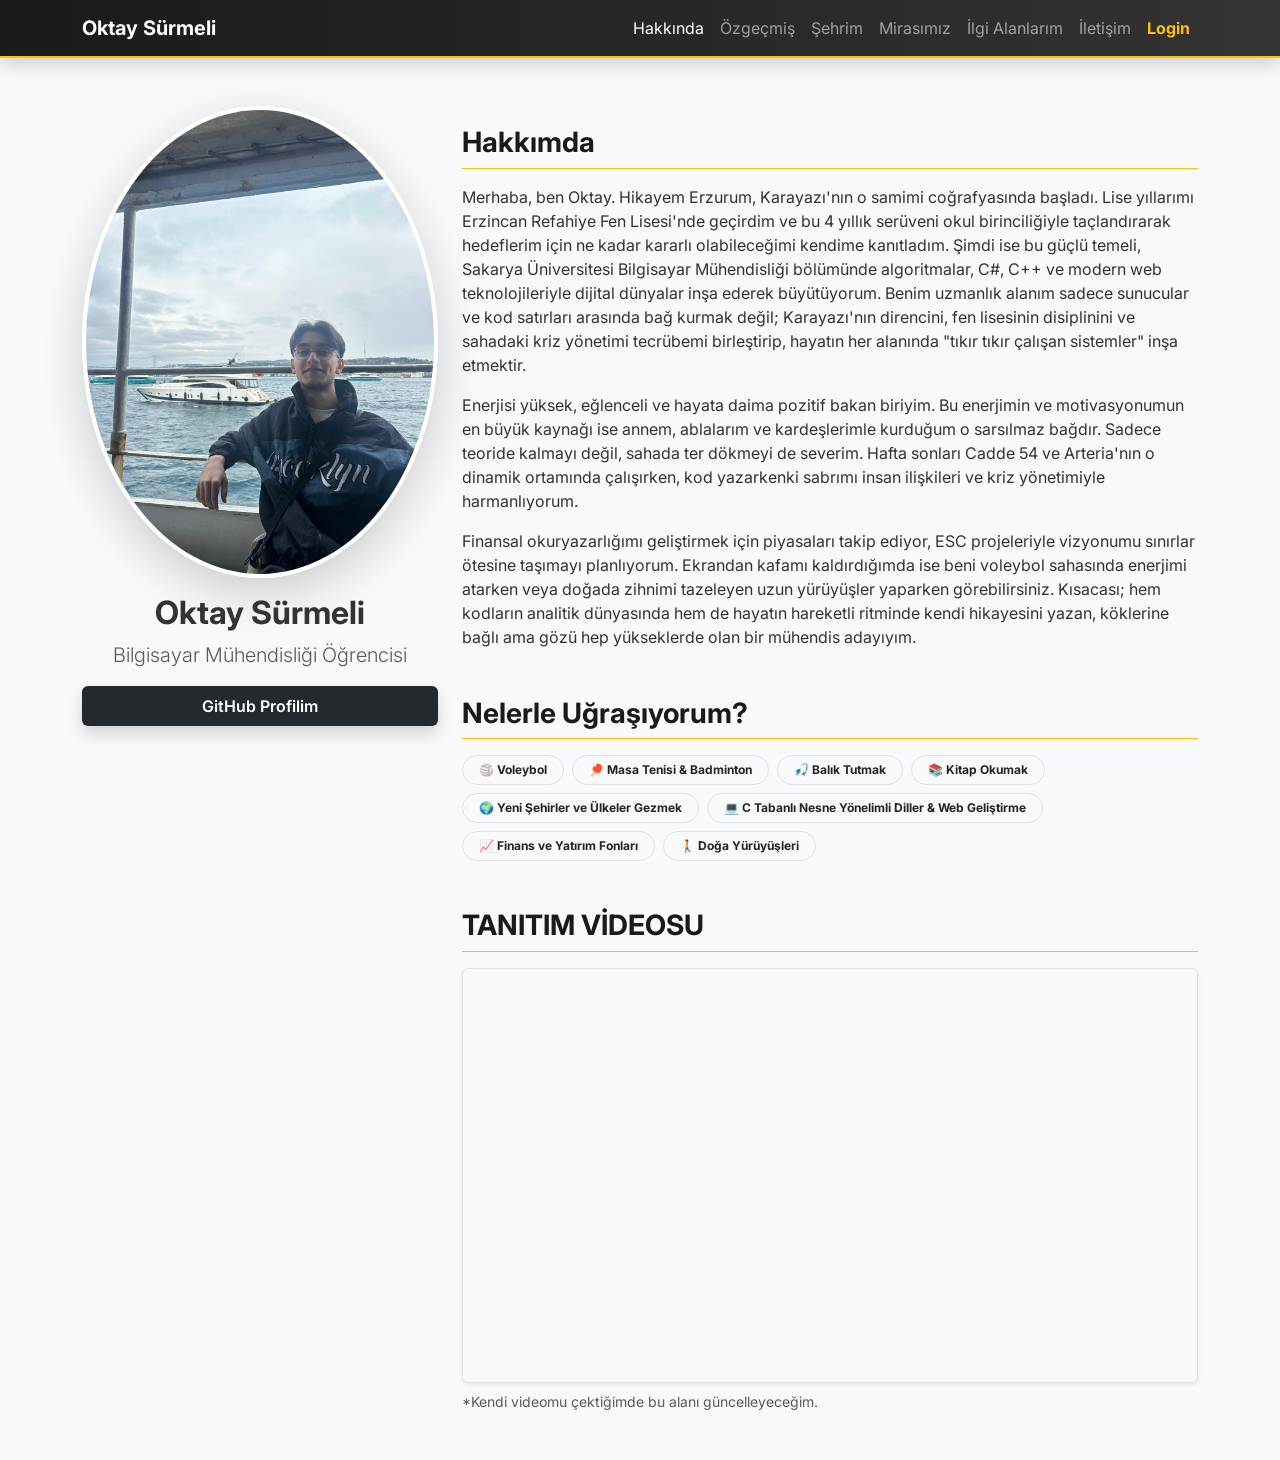
==== index.html @ 04e77cf0 "1. Gün: Web sitesi temel yapısı ve tüm düzenlemeler tamamlandı" ====
<!DOCTYPE html>
<html lang="tr">
<head>
    <meta charset="UTF-8">
    <meta name="viewport" content="width=device-width, initial-scale=1.0">
    <title>Oktay Sürmeli - Kişisel Web Sitesi</title>

    <link href="https://cdn.jsdelivr.net/npm/bootstrap@5.3.3/dist/css/bootstrap.min.css" rel="stylesheet">
    <link rel="stylesheet" href="style.css">
</head>
<body>
    <header>
        <nav class="navbar navbar-expand-lg navbar-dark bg-dark shadow">
            <div class="container">
                <a class="navbar-brand fw-bold" href="index.html">Oktay Sürmeli</a>
                <button class="navbar-toggler" type="button" data-bs-toggle="collapse" data-bs-target="#navbarNav">
                    <span class="navbar-toggler-icon"></span>
                </button>
                <div class="collapse navbar-collapse" id="navbarNav">
                    <ul class="navbar-nav ms-auto">
                        <li class="nav-item"><a class="nav-link active" href="index.html">Hakkında</a></li>
                        <li class="nav-item"><a class="nav-link" href="cv.html">Özgeçmiş</a></li>
                        <li class="nav-item"><a class="nav-link" href="sehrim.html">Şehrim</a></li>
                        <li class="nav-item"><a class="nav-link" href="miras.html">Mirasımız</a></li>
                        <li class="nav-item"><a class="nav-link" href="ilgialanlari.html">İlgi Alanlarım</a></li>
                        <li class="nav-item"><a class="nav-link" href="iletisim.html">İletişim</a></li>
                        <li class="nav-item"><a class="nav-link text-warning fw-bold" href="login.html">Login</a></li>
                    </ul>
                </div>
            </div>
        </nav>
    </header>

    <main class="container mt-5">
        <div class="row">
            <div class="col-md-4 text-center">
                <img src="img/profil.jpg" alt="Oktay Sürmeli" class="img-fluid rounded-circle mb-3 shadow-lg border border-4 border-white">
                <h2 class="fw-bold">Oktay Sürmeli</h2>
                <p class="lead text-muted">Bilgisayar Mühendisliği Öğrencisi</p>
                <a href="https://github.com/oktaysurmeli2345-eng" target="_blank" class="btn btn-dark w-100 mb-4 py-2 shadow">GitHub Profilim</a>
            </div>

            <div class="col-md-8">
                <section class="mb-5">
                    <h3 class="border-bottom pb-2 mb-3">Hakkımda</h3>
                    <p>
                        Merhaba, ben Oktay. Hikayem Erzurum, Karayazı'nın o samimi coğrafyasında başladı. Lise yıllarımı Erzincan Refahiye Fen Lisesi'nde geçirdim ve bu 4 yıllık serüveni okul birinciliğiyle taçlandırarak hedeflerim için ne kadar kararlı olabileceğimi kendime kanıtladım. Şimdi ise bu güçlü temeli, Sakarya Üniversitesi Bilgisayar Mühendisliği bölümünde algoritmalar, C#, C++ ve modern web teknolojileriyle dijital dünyalar inşa ederek büyütüyorum. Benim uzmanlık alanım sadece sunucular ve kod satırları arasında bağ kurmak değil; Karayazı'nın direncini, fen lisesinin disiplinini ve sahadaki kriz yönetimi tecrübemi birleştirip, hayatın her alanında "tıkır tıkır çalışan sistemler" inşa etmektir.
                    </p>
                    <p>
                        Enerjisi yüksek, eğlenceli ve hayata daima pozitif bakan biriyim. Bu enerjimin ve motivasyonumun en büyük kaynağı ise annem, ablalarım ve kardeşlerimle kurduğum o sarsılmaz bağdır. Sadece teoride kalmayı değil, sahada ter dökmeyi de severim. Hafta sonları Cadde 54 ve Arteria'nın o dinamik ortamında çalışırken, kod yazarkenki sabrımı insan ilişkileri ve kriz yönetimiyle harmanlıyorum.
                    </p>
                    <p>
                        Finansal okuryazarlığımı geliştirmek için piyasaları takip ediyor, ESC projeleriyle vizyonumu sınırlar ötesine taşımayı planlıyorum. Ekrandan kafamı kaldırdığımda ise beni voleybol sahasında enerjimi atarken veya doğada zihnimi tazeleyen uzun yürüyüşler yaparken görebilirsiniz. Kısacası; hem kodların analitik dünyasında hem de hayatın hareketli ritminde kendi hikayesini yazan, köklerine bağlı ama gözü hep yükseklerde olan bir mühendis adayıyım.
                    </p>
                </section>

                <section class="mb-5">
                    <h3 class="border-bottom pb-2 mb-3">Nelerle Uğraşıyorum?</h3>
                    <div class="d-flex flex-wrap gap-2">
                        <span class="badge rounded-pill bg-light text-dark border p-2 px-3">🏐 Voleybol</span>
                        <span class="badge rounded-pill bg-light text-dark border p-2 px-3">🏓 Masa Tenisi & Badminton</span>
                        <span class="badge rounded-pill bg-light text-dark border p-2 px-3">🎣 Balık Tutmak</span>
                        <span class="badge rounded-pill bg-light text-dark border p-2 px-3">📚 Kitap Okumak</span>
                        <span class="badge rounded-pill bg-light text-dark border p-2 px-3">🌍 Yeni Şehirler ve Ülkeler Gezmek</span>
                        <span class="badge rounded-pill bg-light text-dark border p-2 px-3">💻 C Tabanlı Nesne Yönelimli Diller & Web Geliştirme</span>
                        <span class="badge rounded-pill bg-light text-dark border p-2 px-3">📈 Finans ve Yatırım Fonları</span>
                        <span class="badge rounded-pill bg-light text-dark border p-2 px-3">🚶 Doğa Yürüyüşleri</span>
                    </div>
                </section>

                <section class="mb-5">
                    <h3 class="border-bottom pb-2 mb-3">TANITIM VİDEOSU</h3>
                    <div class="ratio ratio-16x9 shadow-sm border rounded overflow-hidden">
                        <iframe 
                            src="https://www.youtube.com/embed/P-oY2mX9ncs" 
                            title="Sakarya Üniversitesi Tanıtım" 
                            allow="accelerometer; autoplay; clipboard-write; encrypted-media; gyroscope; picture-in-picture" 
                            allowfullscreen>
                        </iframe>
                    </div>
                    <small class="text-muted mt-2 d-block">*Kendi videomu çektiğimde bu alanı güncelleyeceğim.</small>
                </section>
            </div>
        </div>
    </main>

    <script src="https://cdn.jsdelivr.net/npm/bootstrap@5.3.3/dist/js/bootstrap.bundle.min.js"></script>
</body>
</html>
---- style.css ----
@import url('https://fonts.googleapis.com/css2?family=Inter:wght@300;400;700&display=swap');

body {
    font-family: 'Inter', sans-serif;
    background-color: #f8f9fa; 
    color: #333; 
}


.navbar {
    background: linear-gradient(90deg, #1a1a1a 0%, #333333 100%) !important;
    border-bottom: 2px solid #ffc107; 
}


h3.border-bottom {
    color: #1a1a1a;
    border-color: #ffc107 !important; 
    font-weight: 700;
    margin-top: 20px;
}

.rounded-circle {
    border: 5px solid white;
    transition: transform 0.3s ease; 
}

.rounded-circle:hover {
    transform: scale(1.05); 
}


.list-group-item {
    background-color: transparent;
    border-left: 4px solid #ffc107; 
    margin-bottom: 5px;
    transition: 0.2s;
}

.list-group-item:hover {
    background-color: #fff;
    padding-left: 30px; 
}

.btn-dark {
    background-color: #24292e;
    border: none;
    font-weight: 600;
    padding: 12px;
}

.btn-dark:hover {
    background-color: #ffc107; 
    color: #000;
}
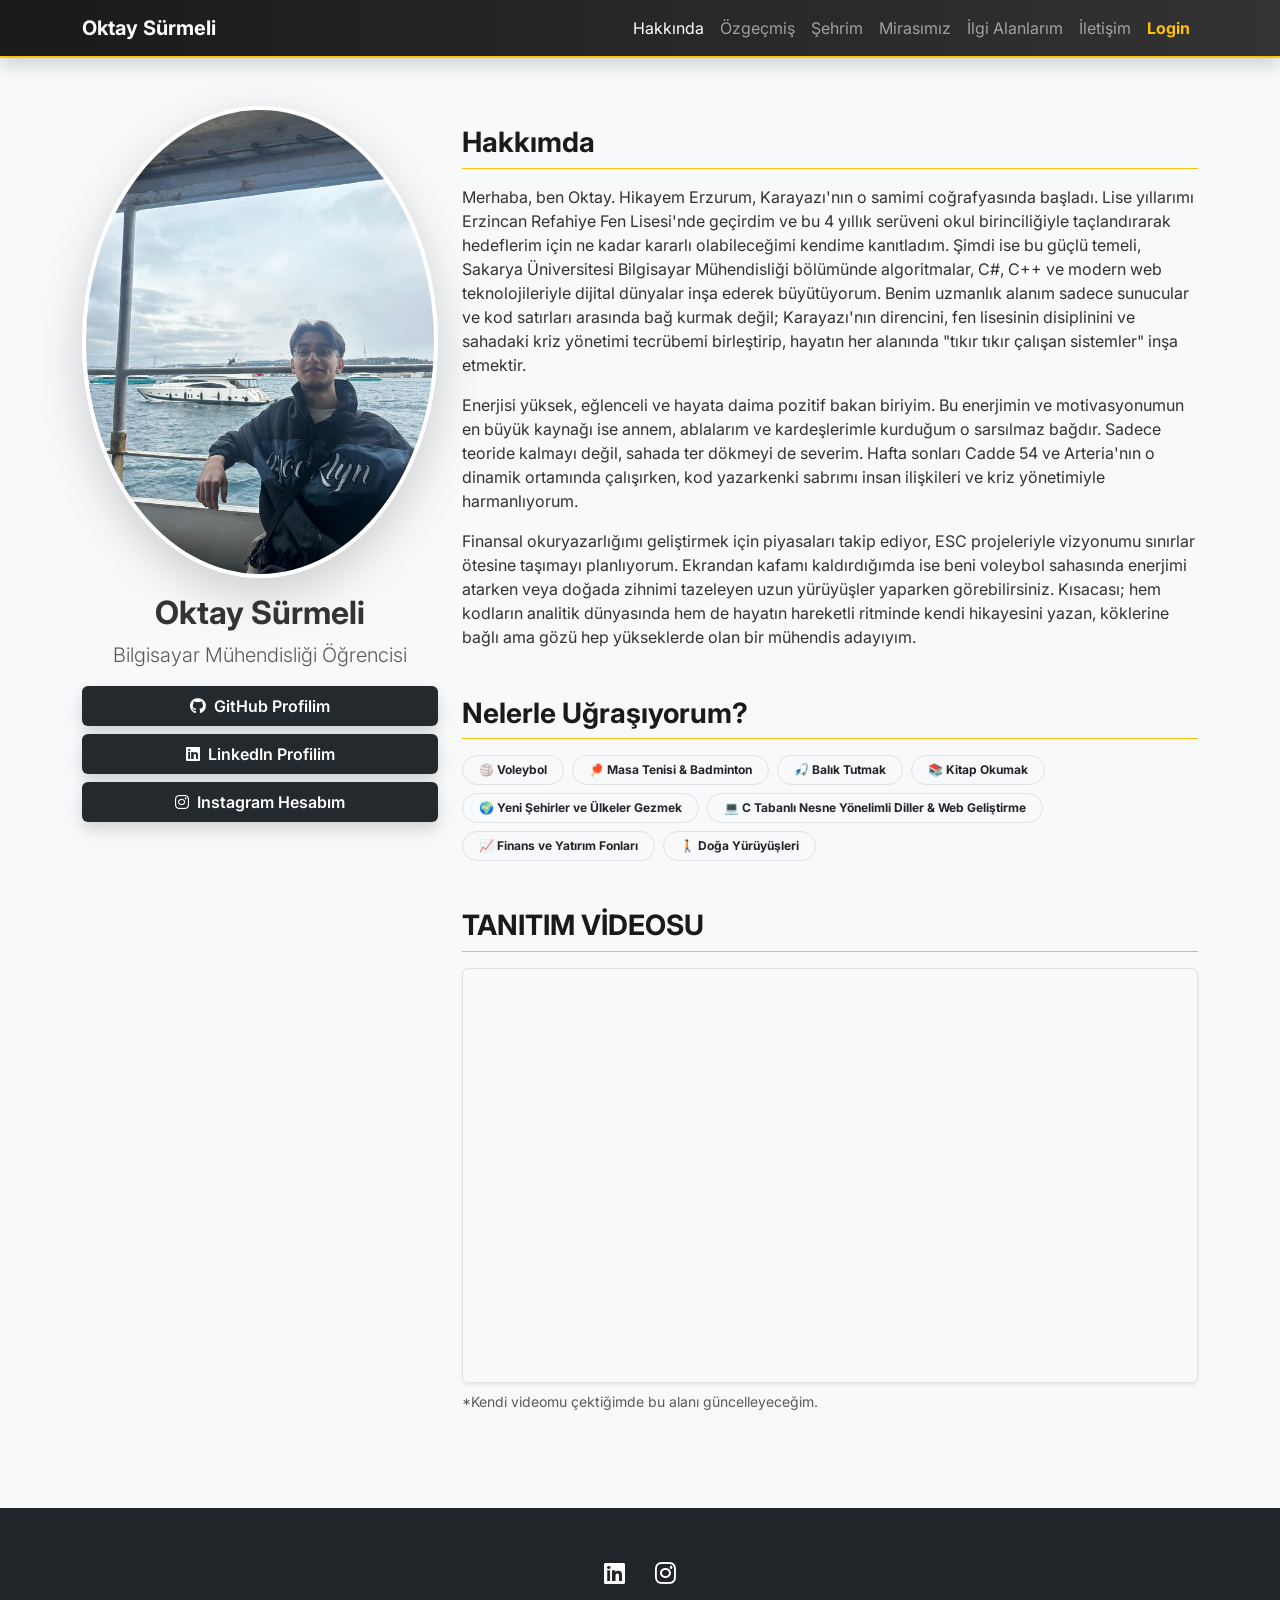
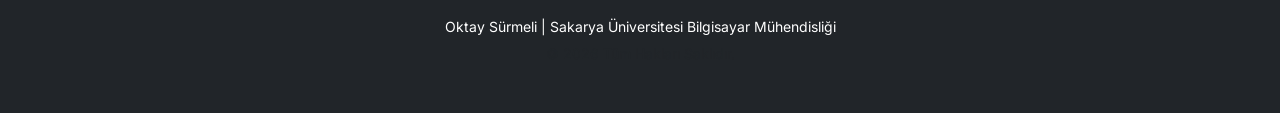
==== commit 43768149: "index.html grid iskeleti düzeltildi ve sosyal medya butonları entegre edildi" ====
--- a/index.html
+++ b/index.html
@@ -1,13 +1,16 @@
 <!DOCTYPE html>
 <html lang="tr">
+
 <head>
     <meta charset="UTF-8">
     <meta name="viewport" content="width=device-width, initial-scale=1.0">
     <title>Oktay Sürmeli - Kişisel Web Sitesi</title>
 
     <link href="https://cdn.jsdelivr.net/npm/bootstrap@5.3.3/dist/css/bootstrap.min.css" rel="stylesheet">
+    <link rel="stylesheet" href="https://cdnjs.cloudflare.com/ajax/libs/font-awesome/6.4.0/css/all.min.css">
     <link rel="stylesheet" href="style.css">
 </head>
+
 <body>
     <header>
         <nav class="navbar navbar-expand-lg navbar-dark bg-dark shadow">
@@ -34,23 +37,50 @@
     <main class="container mt-5">
         <div class="row">
             <div class="col-md-4 text-center">
-                <img src="img/profil.jpg" alt="Oktay Sürmeli" class="img-fluid rounded-circle mb-3 shadow-lg border border-4 border-white">
+                <img src="img/profil.jpg" alt="Oktay Sürmeli"
+                    class="img-fluid rounded-circle mb-3 shadow-lg border border-4 border-white">
                 <h2 class="fw-bold">Oktay Sürmeli</h2>
                 <p class="lead text-muted">Bilgisayar Mühendisliği Öğrencisi</p>
-                <a href="https://github.com/oktaysurmeli2345-eng" target="_blank" class="btn btn-dark w-100 mb-4 py-2 shadow">GitHub Profilim</a>
+                <div class="d-grid gap-2 mb-4 mt-3">
+                    <a href="https://github.com/oktaysurmeli2345-eng" target="_blank" class="btn btn-dark py-2 shadow">
+                        <i class="fa-brands fa-github me-2"></i>GitHub Profilim
+                    </a>
+
+                    <a href="https://www.linkedin.com/in/oktaysurmeli" target="_blank" class="btn btn-dark py-2 shadow">
+                        <i class="fa-brands fa-linkedin me-2"></i>LinkedIn Profilim
+                    </a>
+
+                    <a href="https://www.instagram.com/_oktaysurmeli" target="_blank" class="btn btn-dark py-2 shadow">
+                        <i class="fa-brands fa-instagram me-2"></i>Instagram Hesabım
+                    </a>
+                </div>
             </div>
-
             <div class="col-md-8">
                 <section class="mb-5">
                     <h3 class="border-bottom pb-2 mb-3">Hakkımda</h3>
                     <p>
-                        Merhaba, ben Oktay. Hikayem Erzurum, Karayazı'nın o samimi coğrafyasında başladı. Lise yıllarımı Erzincan Refahiye Fen Lisesi'nde geçirdim ve bu 4 yıllık serüveni okul birinciliğiyle taçlandırarak hedeflerim için ne kadar kararlı olabileceğimi kendime kanıtladım. Şimdi ise bu güçlü temeli, Sakarya Üniversitesi Bilgisayar Mühendisliği bölümünde algoritmalar, C#, C++ ve modern web teknolojileriyle dijital dünyalar inşa ederek büyütüyorum. Benim uzmanlık alanım sadece sunucular ve kod satırları arasında bağ kurmak değil; Karayazı'nın direncini, fen lisesinin disiplinini ve sahadaki kriz yönetimi tecrübemi birleştirip, hayatın her alanında "tıkır tıkır çalışan sistemler" inşa etmektir.
+                        Merhaba, ben Oktay. Hikayem Erzurum, Karayazı'nın o samimi coğrafyasında başladı. Lise yıllarımı
+                        Erzincan Refahiye Fen Lisesi'nde geçirdim ve bu 4 yıllık serüveni okul birinciliğiyle
+                        taçlandırarak hedeflerim için ne kadar kararlı olabileceğimi kendime kanıtladım. Şimdi ise bu
+                        güçlü temeli, Sakarya Üniversitesi Bilgisayar Mühendisliği bölümünde algoritmalar, C#, C++ ve
+                        modern web teknolojileriyle dijital dünyalar inşa ederek büyütüyorum. Benim uzmanlık alanım
+                        sadece sunucular ve kod satırları arasında bağ kurmak değil; Karayazı'nın direncini, fen
+                        lisesinin disiplinini ve sahadaki kriz yönetimi tecrübemi birleştirip, hayatın her alanında
+                        "tıkır tıkır çalışan sistemler" inşa etmektir.
                     </p>
                     <p>
-                        Enerjisi yüksek, eğlenceli ve hayata daima pozitif bakan biriyim. Bu enerjimin ve motivasyonumun en büyük kaynağı ise annem, ablalarım ve kardeşlerimle kurduğum o sarsılmaz bağdır. Sadece teoride kalmayı değil, sahada ter dökmeyi de severim. Hafta sonları Cadde 54 ve Arteria'nın o dinamik ortamında çalışırken, kod yazarkenki sabrımı insan ilişkileri ve kriz yönetimiyle harmanlıyorum.
+                        Enerjisi yüksek, eğlenceli ve hayata daima pozitif bakan biriyim. Bu enerjimin ve motivasyonumun
+                        en büyük kaynağı ise annem, ablalarım ve kardeşlerimle kurduğum o sarsılmaz bağdır. Sadece
+                        teoride kalmayı değil, sahada ter dökmeyi de severim. Hafta sonları Cadde 54 ve Arteria'nın o
+                        dinamik ortamında çalışırken, kod yazarkenki sabrımı insan ilişkileri ve kriz yönetimiyle
+                        harmanlıyorum.
                     </p>
                     <p>
-                        Finansal okuryazarlığımı geliştirmek için piyasaları takip ediyor, ESC projeleriyle vizyonumu sınırlar ötesine taşımayı planlıyorum. Ekrandan kafamı kaldırdığımda ise beni voleybol sahasında enerjimi atarken veya doğada zihnimi tazeleyen uzun yürüyüşler yaparken görebilirsiniz. Kısacası; hem kodların analitik dünyasında hem de hayatın hareketli ritminde kendi hikayesini yazan, köklerine bağlı ama gözü hep yükseklerde olan bir mühendis adayıyım.
+                        Finansal okuryazarlığımı geliştirmek için piyasaları takip ediyor, ESC projeleriyle vizyonumu
+                        sınırlar ötesine taşımayı planlıyorum. Ekrandan kafamı kaldırdığımda ise beni voleybol sahasında
+                        enerjimi atarken veya doğada zihnimi tazeleyen uzun yürüyüşler yaparken görebilirsiniz.
+                        Kısacası; hem kodların analitik dünyasında hem de hayatın hareketli ritminde kendi hikayesini
+                        yazan, köklerine bağlı ama gözü hep yükseklerde olan bir mühendis adayıyım.
                     </p>
                 </section>
 
@@ -58,12 +88,16 @@
                     <h3 class="border-bottom pb-2 mb-3">Nelerle Uğraşıyorum?</h3>
                     <div class="d-flex flex-wrap gap-2">
                         <span class="badge rounded-pill bg-light text-dark border p-2 px-3">🏐 Voleybol</span>
-                        <span class="badge rounded-pill bg-light text-dark border p-2 px-3">🏓 Masa Tenisi & Badminton</span>
+                        <span class="badge rounded-pill bg-light text-dark border p-2 px-3">🏓 Masa Tenisi &
+                            Badminton</span>
                         <span class="badge rounded-pill bg-light text-dark border p-2 px-3">🎣 Balık Tutmak</span>
                         <span class="badge rounded-pill bg-light text-dark border p-2 px-3">📚 Kitap Okumak</span>
-                        <span class="badge rounded-pill bg-light text-dark border p-2 px-3">🌍 Yeni Şehirler ve Ülkeler Gezmek</span>
-                        <span class="badge rounded-pill bg-light text-dark border p-2 px-3">💻 C Tabanlı Nesne Yönelimli Diller & Web Geliştirme</span>
-                        <span class="badge rounded-pill bg-light text-dark border p-2 px-3">📈 Finans ve Yatırım Fonları</span>
+                        <span class="badge rounded-pill bg-light text-dark border p-2 px-3">🌍 Yeni Şehirler ve Ülkeler
+                            Gezmek</span>
+                        <span class="badge rounded-pill bg-light text-dark border p-2 px-3">💻 C Tabanlı Nesne Yönelimli
+                            Diller & Web Geliştirme</span>
+                        <span class="badge rounded-pill bg-light text-dark border p-2 px-3">📈 Finans ve Yatırım
+                            Fonları</span>
                         <span class="badge rounded-pill bg-light text-dark border p-2 px-3">🚶 Doğa Yürüyüşleri</span>
                     </div>
                 </section>
@@ -71,10 +105,8 @@
                 <section class="mb-5">
                     <h3 class="border-bottom pb-2 mb-3">TANITIM VİDEOSU</h3>
                     <div class="ratio ratio-16x9 shadow-sm border rounded overflow-hidden">
-                        <iframe 
-                            src="https://www.youtube.com/embed/P-oY2mX9ncs" 
-                            title="Sakarya Üniversitesi Tanıtım" 
-                            allow="accelerometer; autoplay; clipboard-write; encrypted-media; gyroscope; picture-in-picture" 
+                        <iframe src="https://www.youtube.com/embed/P-oY2mX9ncs" title="Sakarya Üniversitesi Tanıtım"
+                            allow="accelerometer; autoplay; clipboard-write; encrypted-media; gyroscope; picture-in-picture"
                             allowfullscreen>
                         </iframe>
                     </div>
@@ -83,7 +115,27 @@
             </div>
         </div>
     </main>
+    <footer class="bg-dark text-white text-center py-5 mt-5">
+        <div class="container">
+            <div class="mb-4">
+                <a href="https://www.linkedin.com/in/oktaysurmeli" target="_blank"
+                    class="text-white me-4 fs-4 social-icon">
+                    <i class="fa-brands fa-linkedin"></i>
+                </a>
+                <a href="https://www.instagram.com/_oktaysurmeli" target="_blank" class="text-white fs-4 social-icon">
+                    <i class="fa-brands fa-instagram"></i>
+                </a>
+            </div>
+
+            <p class="mb-1 small">Oktay Sürmeli | Sakarya Üniversitesi Bilgisayar Mühendisliği</p>
+            <small class="text-muted">&copy; 2026 Tüm Hakları Saklıdır.</small>
+        </div>
+    </footer>
 
     <script src="https://cdn.jsdelivr.net/npm/bootstrap@5.3.3/dist/js/bootstrap.bundle.min.js"></script>
 </body>
-</html> +
+<script src="https://cdn.jsdelivr.net/npm/bootstrap@5.3.3/dist/js/bootstrap.bundle.min.js"></script>
+</body>
+
+</html>
--- a/style.css
+++ b/style.css
@@ -1,19 +1,22 @@
 
+/* Dış kaynak yazı tipi bağlantısı */
+/* Google Fonts servisinden 'Inter' yazı tipi ailesini (ince, normal ve kalın ağırlıklarıyla) projeye dahil eder. */
 @import url('https://fonts.googleapis.com/css2?family=Inter:wght@300;400;700&display=swap');
 
+/*Genel Sayfa Ayarları*/
 body {
     font-family: 'Inter', sans-serif;
-    background-color: #f8f9fa; 
-    color: #333; 
+    background-color: #f8f9fa;
+    color: #333;
 }
 
-
+/*Navigasyon Çubuğu*/
 .navbar {
     background: linear-gradient(90deg, #1a1a1a 0%, #333333 100%) !important;
-    border-bottom: 2px solid #ffc107; 
+    border-bottom: 2px solid #ffc107;
 }
 
-
+/*Başlık Düzenlemeler*/
 h3.border-bottom {
     color: #1a1a1a;
     border-color: #ffc107 !important; 
@@ -21,28 +24,32 @@
     margin-top: 20px;
 }
 
+/*Profil Fotoğrafı Efektleri*/
 .rounded-circle {
     border: 5px solid white;
-    transition: transform 0.3s ease; 
+    transition: transform 0.3s ease;
 }
 
+/*Mouse ile üzerine gelindiğinde*/
 .rounded-circle:hover {
-    transform: scale(1.05); 
+    transform: scale(1.05);
 }
 
-
+/*Liste Öğeleri (İlgi Alanları / Yetenekler)*/
 .list-group-item {
     background-color: transparent;
-    border-left: 4px solid #ffc107; 
+    border-left: 4px solid #ffc107;
     margin-bottom: 5px;
     transition: 0.2s;
 }
 
+/* Liste Öğeleri Etkileşim Ve Kayma Efektleri */
 .list-group-item:hover {
     background-color: #fff;
-    padding-left: 30px; 
+    padding-left: 30px;
 }
 
+/*Buton Tasarımları*/
 .btn-dark {
     background-color: #24292e;
     border: none;
@@ -50,7 +57,20 @@
     padding: 12px;
 }
 
+/* Buton Etkileşim Ve Hover (Üzerine Gelme) Efektleri */
 .btn-dark:hover {
-    background-color: #ffc107; 
+    background-color: #ffc107;
     color: #000;
-} +} 
+
+/* Sosyal Medya İkon Efektleri */
+.social-icon {
+    transition: 0.3s; /* Geçiş efektinin süresi */
+    text-decoration: none; /* Alt çizgiyi kaldırır */
+}
+
+.social-icon:hover {
+    color: #ffc107 !important;
+    transform: translateY(-5px); 
+    display: inline-block; 
+}
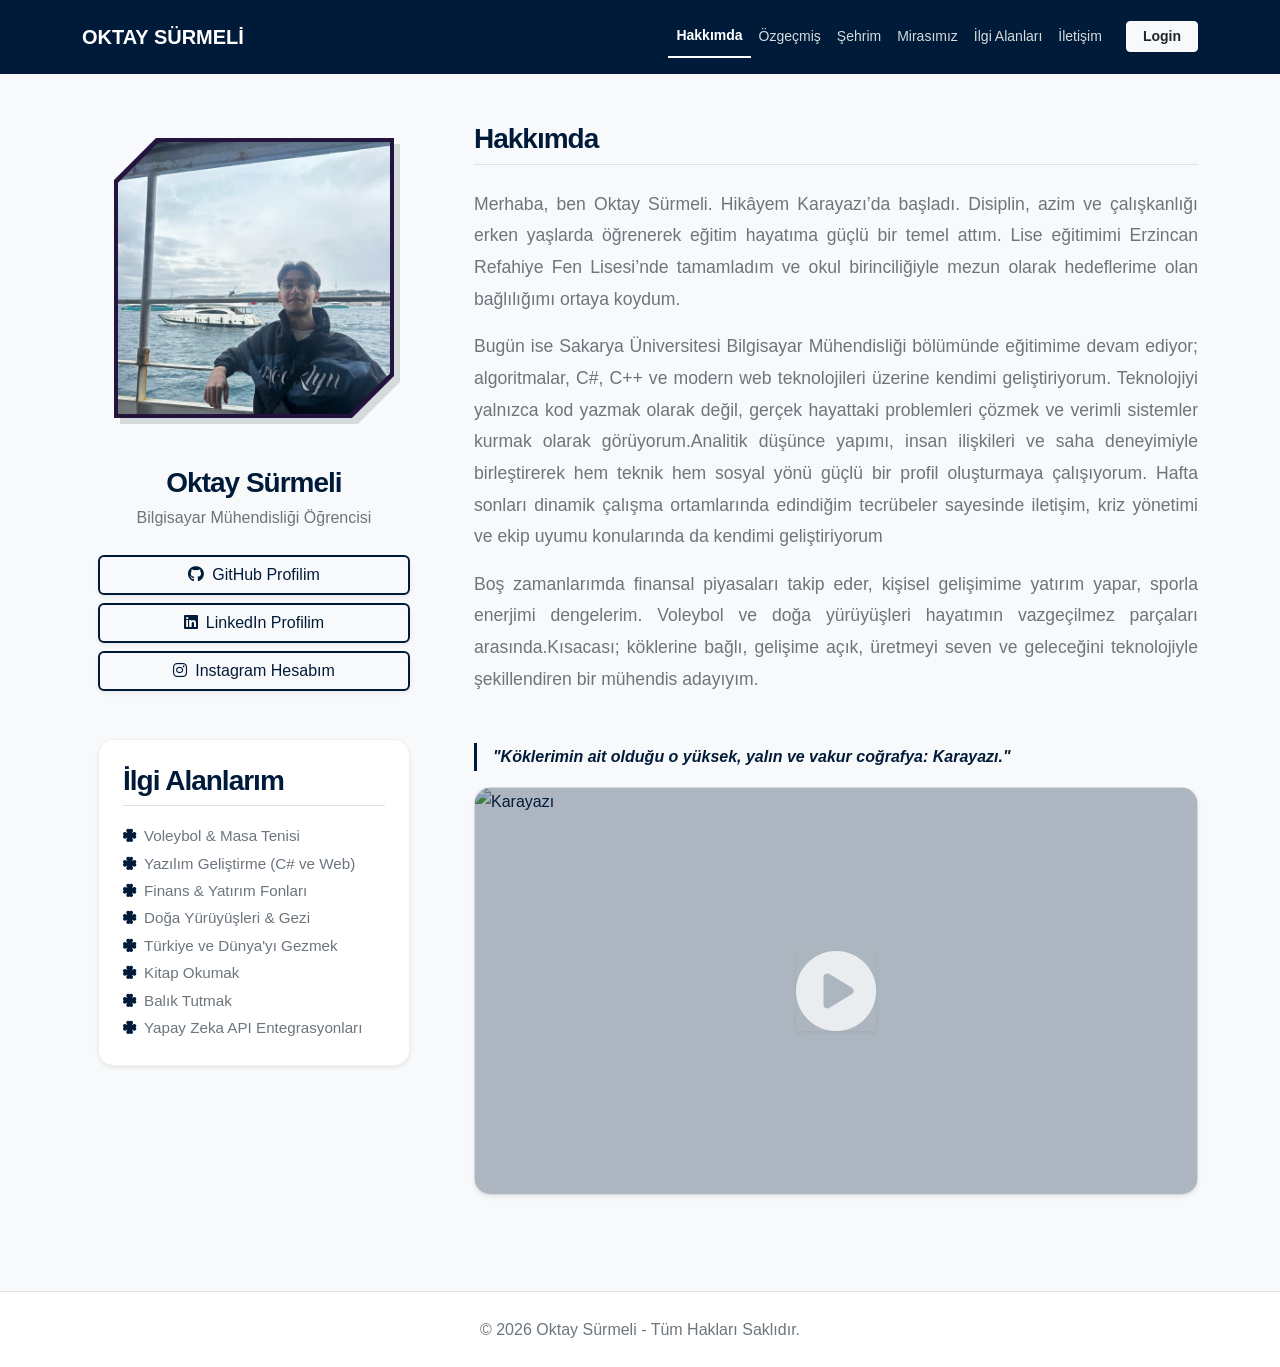
==== commit 90e58bc2: "Rename hakkimda.html to index.html" ====
--- a/index.html
+++ b/index.html
@@ -1,141 +1,188 @@
+<!--Container row ve col lg 4 : classları Bootstrapın ızgara  sistemidir.Bunlar telefonda nasıl görünmesini, sayfanın 12 birime ayrılmasını vs vs sağlar.-->
+<!--navbar, btn, nav-link: Bunlar Bootstrap'in hazır bileşen sınıfları. Menü çubuğu veya buton gibi yapıları sıfırdan CSS ile yazmak yerine, kütüphanenin sunduğu standart ve profesyonel görünümlü yapıları kullandım.-->
+<!--mb-5, py-3, text-center, fw-bold : Bunlar yardımcı(utility) sınıfları. CSS dosyasına gidip tek tek 'boşluk bırak', 'yazıyı kalınlaştır' veya 'ortala' yazmak yerine; Bootstrap'in bu kısa sınıflarını kullanarak tasarımı daha da kolaylaştırmayı sağladım..-->
+<!--aside : ana içerikten bağımsız yan sütunların oluşumunu sağlar-->
+<!-- footter : Sayfanın en alt (semantik) alanıdır-->
+<!-- script : Hamburger menü gibi hareketli parçaların çalışması için gereken kütüphanedir.-->
+<!--navbar dan aldığım ders : activeyi unutmaki hangi kısmı seçtiysen onun altında beyaz çizgi olsun!!!-->
+<!--Bir de target blank:Bu da yeni sekmede falan açılmasını sağlar -_- -->
+<!--Responsive tasarımın ilk adımı bu meta etiketidir; tarayıcıya cihaz genişliğini baz almasını söyler.-->
+<!--Resmin genişliğini %100 yaparak içinde bulunduğu sütuna hapseder, tasarımı patlatmaz.- _ - -->
+<!--class="ratio ratio-16x9": Ekran küçülse bile videonun en-boy oranının bozulmamasını sağlar.-->
+
 <!DOCTYPE html>
 <html lang="tr">
-
+<!---->
 <head>
     <meta charset="UTF-8">
     <meta name="viewport" content="width=device-width, initial-scale=1.0">
-    <title>Oktay Sürmeli - Kişisel Web Sitesi</title>
+    <title>Hakkımda | Oktay Sürmeli</title>
+    <link href="https://cdn.jsdelivr.net/npm/bootstrap@5.3.0/dist/css/bootstrap.min.css" rel="stylesheet"><!--Bootstrap çağırıldı-->
+    <link rel="stylesheet" href="https://cdnjs.cloudflare.com/ajax/libs/font-awesome/6.4.0/css/all.min.css"><!--Burasıda ikon kütüphanesi.İnstagram Github gibi ikonların bulunduğu FontAwesome isimli kütüphane.Resimler için tek tek uğraşmamak için kullandım-->
+    <link rel="stylesheet" href="style.css"><!--Bootstrap genel tasarımı ve grid yapısını sağlıyor. `style.css` ise benim projeye özel seçtiğim renk paletini (`--navy` gibi) ve özel görsel efektleri içeriyor.-->
+</head>
+<body>
+    <!-- Bootstrap Navbar kullanılarak mobil uyumlu ve sayfada kayarken üstte sabit kalan (sticky-top) menü oluşturuldu. -->
+    <nav class="navbar navbar-expand-lg navbar-dark custom-navbar sticky-top"><!--navbar expand lg ile mobilde menünün yan tarafta durmasını , custom navbar ile de kendi istediğim lacivert rengini getirttim.Sticky top ile de navbarın sürekli üstte durmasını sağladım.-->
+        <div class="container"><!--İçeriği sayfada ortalayıp kenarlardan boşluk bırakan ve Bootstrap'in ızgara (grid) sistemini bir arada tutan ana çerçevedir.-->
+            <a class="navbar-brand fw-bold" href="hakkimda.html">OKTAY SÜRMELİ</a>
 
-    <link href="https://cdn.jsdelivr.net/npm/bootstrap@5.3.3/dist/css/bootstrap.min.css" rel="stylesheet">
-    <link rel="stylesheet" href="https://cdnjs.cloudflare.com/ajax/libs/font-awesome/6.4.0/css/all.min.css">
-    <link rel="stylesheet" href="style.css">
-</head>
+            <button class="navbar-toggler" type="button" data-bs-toggle="collapse" data-bs-target="#navbarNav">
+                <span class="navbar-toggler-icon"></span>
+            </button>
 
-<body>
-    <header>
-        <nav class="navbar navbar-expand-lg navbar-dark bg-dark shadow">
-            <div class="container">
-                <a class="navbar-brand fw-bold" href="index.html">Oktay Sürmeli</a>
-                <button class="navbar-toggler" type="button" data-bs-toggle="collapse" data-bs-target="#navbarNav">
-                    <span class="navbar-toggler-icon"></span>
-                </button>
-                <div class="collapse navbar-collapse" id="navbarNav">
-                    <ul class="navbar-nav ms-auto">
-                        <li class="nav-item"><a class="nav-link active" href="index.html">Hakkında</a></li>
-                        <li class="nav-item"><a class="nav-link" href="cv.html">Özgeçmiş</a></li>
-                        <li class="nav-item"><a class="nav-link" href="sehrim.html">Şehrim</a></li>
-                        <li class="nav-item"><a class="nav-link" href="miras.html">Mirasımız</a></li>
-                        <li class="nav-item"><a class="nav-link" href="ilgialanlari.html">İlgi Alanlarım</a></li>
-                        <li class="nav-item"><a class="nav-link" href="iletisim.html">İletişim</a></li>
-                        <li class="nav-item"><a class="nav-link text-warning fw-bold" href="login.html">Login</a></li>
-                    </ul>
-                </div>
-            </div>
-        </nav>
-    </header>
+            <div class="collapse navbar-collapse" id="navbarNav">
+                <ul class="navbar-nav ms-auto small align-items-center">
+                    <li class="nav-item">
+                        <a class="nav-link active" href="hakkimda.html">Hakkımda</a>
+                    </li>
+                    <li class="nav-item">
+                        <a class="nav-link" href="ozgecmis.html">Özgeçmiş</a>
+                    </li>
+                    <li class="nav-item">
+                        <a class="nav-link" href="sehrim.html">Şehrim</a>
+                    </li>
+                    <li class="nav-item">
+                        <a class="nav-link" href="mirasimiz.html">Mirasımız</a>
+                    </li>
+                    <li class="nav-item">
+                        <a class="nav-link" href="ilgialanlari.html">İlgi Alanları</a>
+                    </li>
+                    <li class="nav-item">
+                        <a class="nav-link" href="iletisim.html">İletişim</a>
+                    </li>
 
-    <main class="container mt-5">
-        <div class="row">
-            <div class="col-md-4 text-center">
-                <img src="img/profil.jpg" alt="Oktay Sürmeli"
-                    class="img-fluid rounded-circle mb-3 shadow-lg border border-4 border-white">
-                <h2 class="fw-bold">Oktay Sürmeli</h2>
-                <p class="lead text-muted">Bilgisayar Mühendisliği Öğrencisi</p>
-                <div class="d-grid gap-2 mb-4 mt-3">
-                    <a href="https://github.com/oktaysurmeli2345-eng" target="_blank" class="btn btn-dark py-2 shadow">
-                        <i class="fa-brands fa-github me-2"></i>GitHub Profilim
-                    </a>
-
-                    <a href="https://www.linkedin.com/in/oktaysurmeli" target="_blank" class="btn btn-dark py-2 shadow">
-                        <i class="fa-brands fa-linkedin me-2"></i>LinkedIn Profilim
-                    </a>
-
-                    <a href="https://www.instagram.com/_oktaysurmeli" target="_blank" class="btn btn-dark py-2 shadow">
-                        <i class="fa-brands fa-instagram me-2"></i>Instagram Hesabım
-                    </a>
-                </div>
-            </div>
-            <div class="col-md-8">
-                <section class="mb-5">
-                    <h3 class="border-bottom pb-2 mb-3">Hakkımda</h3>
-                    <p>
-                        Merhaba, ben Oktay. Hikayem Erzurum, Karayazı'nın o samimi coğrafyasında başladı. Lise yıllarımı
-                        Erzincan Refahiye Fen Lisesi'nde geçirdim ve bu 4 yıllık serüveni okul birinciliğiyle
-                        taçlandırarak hedeflerim için ne kadar kararlı olabileceğimi kendime kanıtladım. Şimdi ise bu
-                        güçlü temeli, Sakarya Üniversitesi Bilgisayar Mühendisliği bölümünde algoritmalar, C#, C++ ve
-                        modern web teknolojileriyle dijital dünyalar inşa ederek büyütüyorum. Benim uzmanlık alanım
-                        sadece sunucular ve kod satırları arasında bağ kurmak değil; Karayazı'nın direncini, fen
-                        lisesinin disiplinini ve sahadaki kriz yönetimi tecrübemi birleştirip, hayatın her alanında
-                        "tıkır tıkır çalışan sistemler" inşa etmektir.
-                    </p>
-                    <p>
-                        Enerjisi yüksek, eğlenceli ve hayata daima pozitif bakan biriyim. Bu enerjimin ve motivasyonumun
-                        en büyük kaynağı ise annem, ablalarım ve kardeşlerimle kurduğum o sarsılmaz bağdır. Sadece
-                        teoride kalmayı değil, sahada ter dökmeyi de severim. Hafta sonları Cadde 54 ve Arteria'nın o
-                        dinamik ortamında çalışırken, kod yazarkenki sabrımı insan ilişkileri ve kriz yönetimiyle
-                        harmanlıyorum.
-                    </p>
-                    <p>
-                        Finansal okuryazarlığımı geliştirmek için piyasaları takip ediyor, ESC projeleriyle vizyonumu
-                        sınırlar ötesine taşımayı planlıyorum. Ekrandan kafamı kaldırdığımda ise beni voleybol sahasında
-                        enerjimi atarken veya doğada zihnimi tazeleyen uzun yürüyüşler yaparken görebilirsiniz.
-                        Kısacası; hem kodların analitik dünyasında hem de hayatın hareketli ritminde kendi hikayesini
-                        yazan, köklerine bağlı ama gözü hep yükseklerde olan bir mühendis adayıyım.
-                    </p>
-                </section>
-
-                <section class="mb-5">
-                    <h3 class="border-bottom pb-2 mb-3">Nelerle Uğraşıyorum?</h3>
-                    <div class="d-flex flex-wrap gap-2">
-                        <span class="badge rounded-pill bg-light text-dark border p-2 px-3">🏐 Voleybol</span>
-                        <span class="badge rounded-pill bg-light text-dark border p-2 px-3">🏓 Masa Tenisi &
-                            Badminton</span>
-                        <span class="badge rounded-pill bg-light text-dark border p-2 px-3">🎣 Balık Tutmak</span>
-                        <span class="badge rounded-pill bg-light text-dark border p-2 px-3">📚 Kitap Okumak</span>
-                        <span class="badge rounded-pill bg-light text-dark border p-2 px-3">🌍 Yeni Şehirler ve Ülkeler
-                            Gezmek</span>
-                        <span class="badge rounded-pill bg-light text-dark border p-2 px-3">💻 C Tabanlı Nesne Yönelimli
-                            Diller & Web Geliştirme</span>
-                        <span class="badge rounded-pill bg-light text-dark border p-2 px-3">📈 Finans ve Yatırım
-                            Fonları</span>
-                        <span class="badge rounded-pill bg-light text-dark border p-2 px-3">🚶 Doğa Yürüyüşleri</span>
-                    </div>
-                </section>
-
-                <section class="mb-5">
-                    <h3 class="border-bottom pb-2 mb-3">TANITIM VİDEOSU</h3>
-                    <div class="ratio ratio-16x9 shadow-sm border rounded overflow-hidden">
-                        <iframe src="https://www.youtube.com/embed/P-oY2mX9ncs" title="Sakarya Üniversitesi Tanıtım"
-                            allow="accelerometer; autoplay; clipboard-write; encrypted-media; gyroscope; picture-in-picture"
-                            allowfullscreen>
-                        </iframe>
-                    </div>
-                    <small class="text-muted mt-2 d-block">*Kendi videomu çektiğimde bu alanı güncelleyeceğim.</small>
-                </section>
+                    <li class="nav-item ms-lg-3">
+                        <a class="btn btn-light btn-sm fw-bold px-3 text-dark shadow-sm" href="login.html">Login</a>
+                    </li>
+                </ul>
             </div>
         </div>
+    </nav>
+
+    <main class="py-5">
+        <div class="container">
+            <div class="row">
+                <!-- Bootstrap Grid sistemi (col-lg-4) ile ekranın 3'te 1'ini kaplayan responsive sol profil sütunu oluşturuldu. -->
+                <!-- <aside </aside> ana içeriği tamamlayan bir kenar çubuğu olduğunu bildirir.-->
+                <aside class="col-lg-4 text-center mb-5 pe-lg-4">
+                    <div class="p-3">
+                        <div class="profile-frame-wrapper mb-4">
+                            <div class="profile-frame-tech-hex mb-4">
+                                <div class="profile-hex-container">
+                                    <div class="tech-card-wrapper mb-5">
+                                        <div class="tech-card-bg"></div>
+                                        <div class="tech-card-main">
+                                            <div class="tech-card-photo">
+                                                <img src="img/profil.jpg" alt="Oktay Sürmeli">
+                                            </div>
+                                        </div>
+                                    </div>
+
+                                    <h3 class="fw-bold text-navy mb-1">Oktay Sürmeli</h3>
+                                    <p class="text-secondary mb-4">Bilgisayar Mühendisliği Öğrencisi</p>
+                                    <!-- Dış bağlantılar FontAwesome ikonları ile güzelleştirildi ve UX için target="_blank" parametresi eklendi. -->
+                                    <div class="d-grid gap-2 mb-5">
+                                        <a href="https://github.com/oktaysurmeli2345-eng" target="_blank"
+                                            class="btn btn-outline-dark shadow-sm">
+                                            <i class="fa-brands fa-github me-2"></i>GitHub Profilim
+                                        </a>
+                                        <a href="https://www.linkedin.com/in/oktaysurmeli" target="_blank"
+                                            class="btn btn-outline-dark shadow-sm">
+                                            <i class="fa-brands fa-linkedin me-2"></i>LinkedIn Profilim
+                                        </a>
+                                        <a href="https://www.instagram.com/_oktaysurmeli" target="_blank"
+                                            class="btn btn-outline-dark shadow-sm">
+                                            <i class="fa-brands fa-instagram me-2"></i>Instagram Hesabım
+                                        </a>
+                                    </div>
+                                    <!-- Bootstrap utility sınıfları (shadow, rounded, border) kullanılarak ilgi alanları kartı oluşturuldu. -->
+                                    <div
+                                        class="text-start p-4 rounded-4 shadow-sm border border-secondary border-opacity-10 bg-white">
+                                        <h3 class="fw-bold text-navy mb-3 border-bottom pb-2">İlgi Alanlarım</h3>
+                                        <ul class="list-unstyled text-secondary mb-0"
+                                            style="font-size: 0.95rem; line-height: 1.8;">
+                                            <li><i class="fa-solid fa-clover text-navy me-2"></i>Voleybol & Masa Tenisi
+                                            </li>
+                                            <li><i class="fa-solid fa-clover text-navy me-2"></i>Yazılım Geliştirme (C#
+                                                ve Web)</li>
+                                            <li><i class="fa-solid fa-clover text-navy me-2"></i>Finans & Yatırım
+                                                Fonları</li>
+                                            <li><i class="fa-solid fa-clover text-navy me-2"></i>Doğa Yürüyüşleri & Gezi
+                                            </li>
+                                            <li><i class="fa-solid fa-clover text-navy me-2"></i>Türkiye ve Dünya'yı
+                                                Gezmek</li>
+                                            <li><i class="fa-solid fa-clover text-navy me-2"></i>Kitap Okumak</li>
+                                            <li><i class="fa-solid fa-clover text-navy me-2"></i>Balık Tutmak</li>
+                                            <li><i class="fa-solid fa-clover text-navy me-2"></i>Yapay Zeka API
+                                                Entegrasyonları</li>
+                                        </ul>
+                                    </div>
+                                </div>
+                </aside>
+                <!-- Burada da kendimi tanımlarken <p>'ler ile daha güzel görünmesini sağladım'-->
+                <section class="col-lg-8 ps-lg-4">
+
+                    <div class="mb-5">
+                        <h3 class="fw-bold text-navy mb-4 border-bottom pb-2">Hakkımda</h3>
+                        <p class="text-secondary" style="text-align: justify; font-size: 1.1rem; line-height: 1.8;">
+                            Merhaba, ben Oktay Sürmeli. Hikâyem Karayazı’da başladı. Disiplin, azim ve çalışkanlığı
+                            erken yaşlarda öğrenerek eğitim hayatıma güçlü bir temel attım. Lise eğitimimi Erzincan
+                            Refahiye Fen Lisesi’nde tamamladım ve okul birinciliğiyle mezun olarak hedeflerime olan
+                            bağlılığımı ortaya koydum. </p>
+                        <p class="text-secondary" style="text-align: justify; font-size: 1.1rem; line-height: 1.8;">
+                            Bugün ise Sakarya Üniversitesi Bilgisayar Mühendisliği bölümünde eğitimime devam ediyor;
+                            algoritmalar, C#, C++ ve modern web teknolojileri üzerine kendimi geliştiriyorum.
+                            Teknolojiyi yalnızca kod yazmak olarak değil, gerçek hayattaki problemleri çözmek ve verimli
+                            sistemler kurmak olarak görüyorum.Analitik düşünce yapımı, insan ilişkileri ve saha
+                            deneyimiyle birleştirerek hem teknik hem sosyal yönü güçlü bir profil oluşturmaya
+                            çalışıyorum. Hafta sonları dinamik çalışma ortamlarında edindiğim tecrübeler sayesinde
+                            iletişim, kriz yönetimi ve ekip uyumu konularında da kendimi geliştiriyorum </p>
+                        </p>
+                        <p class="text-secondary" style="text-align: justify; font-size: 1.1rem; line-height: 1.8;">
+                            Boş zamanlarımda finansal piyasaları takip eder, kişisel gelişimime yatırım yapar, sporla
+                            enerjimi dengelerim. Voleybol ve doğa yürüyüşleri hayatımın vazgeçilmez parçaları
+                            arasında.Kısacası; köklerine bağlı, gelişime açık, üretmeyi seven ve geleceğini teknolojiyle
+                            şekillendiren bir mühendis adayıyım.
+                        </p>
+                    </div>
+                    <!-- border-start ve fst-italic sınıfları kullanılarak metne alıntı vurgusu kazandırıldı ve görsel derinlik sağlandı. -->
+                    <div class="mt-5 mb-5">
+                        <p class="fst-italic text-navy fw-bold mb-3 border-start border-3 border-navy ps-3">
+                            "Köklerimin ait olduğu o yüksek, yalın ve vakur coğrafya: Karayazı."
+                        </p>
+                        <!-- Bootstrap ratio-16x9 sınıfıyla responsive (esnek) video alanı ve üzerine ortalanmış bir oynatma ikonu (overlay) eklendi. -->
+                        <div
+                            class="custom-video-wrapper shadow-sm rounded-4 overflow-hidden border border-secondary border-opacity-25 position-relative ratio ratio-16x9">
+
+                            <img src="https://img.youtube.com/vi/x1wV01DvVEA/maxresdefault.jpg" alt="Karayazı"
+                                class="img-fluid w-100 object-fit-cover">
+
+                            <div class="video-overlay d-flex justify-content-center align-items-center">
+                                <a href="https://youtu.be/x1wV01DvVEA" target="_blank"
+                                    class="play-btn text-decoration-none">
+                                    <i class="fa-solid fa-circle-play text-white opacity-75 shadow-sm"
+                                        style="font-size: 5rem;"></i>
+                                </a>
+                            </div>
+
+                        </div>
+                    </div>
+            </div>
+        </div>
+        </div>
+        </div>
+
+        </section>
+        </div>
+        </div>
     </main>
-    <footer class="bg-dark text-white text-center py-5 mt-5">
-        <div class="container">
-            <div class="mb-4">
-                <a href="https://www.linkedin.com/in/oktaysurmeli" target="_blank"
-                    class="text-white me-4 fs-4 social-icon">
-                    <i class="fa-brands fa-linkedin"></i>
-                </a>
-                <a href="https://www.instagram.com/_oktaysurmeli" target="_blank" class="text-white fs-4 social-icon">
-                    <i class="fa-brands fa-instagram"></i>
-                </a>
-            </div>
-
-            <p class="mb-1 small">Oktay Sürmeli | Sakarya Üniversitesi Bilgisayar Mühendisliği</p>
-            <small class="text-muted">&copy; 2026 Tüm Hakları Saklıdır.</small>
-        </div>
+    <!-- Sayfa alt bilgi alanı (footer) semantik etiketle tanımlanmasını sağladım ve border-top ile görsel olarak ayrılmıştır. -->
+    <footer class="py-4 text-center border-top bg-white">
+        <p class="text-secondary mb-0">© 2026 Oktay Sürmeli - Tüm Hakları Saklıdır.</p>
     </footer>
-
-    <script src="https://cdn.jsdelivr.net/npm/bootstrap@5.3.3/dist/js/bootstrap.bundle.min.js"></script>
+    <!-- Bootstrap bileşenlerinin (navbar toggler, dropdown vb.) etkileşimli çalışması için gerekli JS kütüphanesi. -->
+    <script src="https://cdn.jsdelivr.net/npm/bootstrap@5.3.0/dist/js/bootstrap.bundle.min.js"></script>
 </body>
 
-<script src="https://cdn.jsdelivr.net/npm/bootstrap@5.3.3/dist/js/bootstrap.bundle.min.js"></script>
-</body>
-
-</html>+</html>
--- a/style.css
+++ b/style.css
@@ -1,76 +1,555 @@
-
-/* Dış kaynak yazı tipi bağlantısı */
-/* Google Fonts servisinden 'Inter' yazı tipi ailesini (ince, normal ve kalın ağırlıklarıyla) projeye dahil eder. */
-@import url('https://fonts.googleapis.com/css2?family=Inter:wght@300;400;700&display=swap');
-
-/*Genel Sayfa Ayarları*/
+/* ============================================================
+   1. RENK PALETİ VE DEĞİŞKENLER
+   ============================================================ */
+
+:root {
+    --navy: #001B3A;
+    --silver: #D5DBDB;
+    --white: #FFFFFF;
+    --bg-light: #f8f9fa;
+}
+
+/* ==========================================================
+   2. GENEL SAYFA AYARLARI (BODY)
+   Sayfanın arka plan rengini ve varsayılan yazı tipini belirler.
+========================================================== */
 body {
-    font-family: 'Inter', sans-serif;
-    background-color: #f8f9fa;
+    background-color: var(--bg-light);
+    /* Arka planı açık gri yapar */
+    font-family: 'Segoe UI', Tahoma, Geneva, Verdana, sans-serif;
+    /* Okunaklı ve modern bir font ailesi */
+    color: var(--navy);
+    /* Sayfadaki genel yazı rengini lacivert yapar */
+}
+
+/* ==========================================================
+   3. ÜST MENÜ (NAVBAR) AYARLARI
+   Sayfanın en üstündeki gezinme çubuğunun renklerini kontrol eder.
+========================================================== */
+.custom-navbar {
+    background-color: var(--navy) !important;
+    /* Navbar arka planını zorunlu olarak lacivert yapar */
+}
+
+.custom-navbar .nav-link {
+    color: var(--silver) !important;
+    /* Menüdeki linklerin rengini gümüş gri yapar */
+    transition: 0.3s ease;
+    /* Fareyle üzerine gelindiğinde renk değişimini yumuşatır */
+}
+
+.custom-navbar .nav-link:hover,
+.custom-navbar .nav-link.active {
+    color: var(--white) !important;
+    /* Linkin üzerine gelindiğinde veya aktif sayfadaysa beyaz yapar */
+}
+
+/* ==========================================================
+   4. BUTON TASARIMLARI (LOGIN VE SOSYAL MEDYA)
+   Sayfadaki tıklanabilir butonların görünümünü ayarlar.
+========================================================== */
+/* Sağ üstteki Login butonu için ayarlar */
+.btn-silver {
+    background-color: var(--silver);
+    /* Arka planı gümüş gri */
+    color: var(--navy);
+    /* İçindeki yazıyı lacivert yapar */
+    font-weight: bold;
+    /* Yazıyı kalınlaştırır */
+    border: none;
+    /* Kenarlık çizgisini kaldırır */
+    transition: 0.3s ease;
+    /* Hover efektini yumuşatır */
+}
+
+.btn-silver:hover {
+    background-color: var(--white);
+    /* Fareyle üstüne gelince arka planı beyaz yapar */
+    color: var(--navy);
+}
+
+/*GitHub, LinkedIn, Instagram butonları için ayarlar */
+.btn-outline-dark {
+    border: 2px solid var(--navy);
+    /* Etrafına 2 piksellik lacivert çizgi çeker */
+    color: var(--navy);
+    /* İçindeki yazıyı ve ikonu lacivert yapar */
+    font-weight: 500;
+    /* Yazıyı orta kalınlıkta yapar */
+    background-color: transparent;
+    /* Arka planını şeffaf bırakır */
+    transition: 0.3s;
+}
+
+.btn-outline-dark:hover {
+    background-color: var(--navy);
+    /* Fareyle üstüne gelince arka plan lacivert dolar */
+    color: var(--white);
+    /* İçindeki yazı ve ikon beyaza döner */
+}
+
+/* ==========================================================
+   6. METİN VE ÇİZGİ RENKLENDİRMELERİ (SAĞ SÜTUn)
+   Başlıkların, metinlerin ve aradaki dekoratif çizgilerin renkleri.
+========================================================== */
+/* Lacivert metin yazmak istediğimiz yerlerde kullanırız */
+.text-navy {
+    color: var(--navy) !important;
+}
+
+/* Çizgileri lacivert yapmak istediğimiz yerlerde kullanırız */
+.border-navy {
+    border-color: var(--navy) !important;
+}
+
+/* ==========================================================
+   7. ÖZEL VİDEO KAPAĞI 
+   Videonun bozuk görünmesini engelleyen, resim üzerine
+   Play butonu ekleyen modern tasarım.
+========================================================== */
+.custom-video-wrapper {
+    position: relative;
+    display: block;
+}
+
+.video-overlay {
+    position: absolute;
+    top: 0;
+    left: 0;
+    width: 100%;
+    height: 100%;
+    background-color: rgba(0, 27, 58, 0.3);
+    /* Lacivert tonlu hafif karanlık filtre */
+    transition: all 0.3s ease;
+}
+
+/* Fareyle üzerine gelince arka plan hafif kararır */
+.custom-video-wrapper:hover .video-overlay {
+    background-color: rgba(0, 27, 58, 0.6);
+}
+
+/* Play Butonu Ayarları */
+.play-btn i {
+    font-size: 5rem;
+    /* İkonu büyütür */
+    transition: all 0.3s ease;
+}
+
+/* Fareyle üzerine gelince buton parlar ve büyür */
+.custom-video-wrapper:hover .play-btn i {
+    opacity: 1 !important;
+    transform: scale(1.1);
+}
+
+/*ÖZGEÇMİŞ*/
+
+/* Renkleri senin istediğin tona çektim */
+:root {
+    --navy: #001B3A;
+    --silver: #D5DBDB;
+}
+
+.cv-section-title {
+    border-left: 5px solid var(--navy);
+    /* Sarıdan laciverte döndü */
+    padding-left: 15px;
+    margin-bottom: 25px;
+    font-weight: bold;
+    color: var(--navy);
+}
+
+.text-navy {
+    color: var(--navy) !important;
+}
+
+.bg-navy {
+    background-color: var(--navy) !important;
+    color: white !important;
+}
+
+.skill-badge {
+    transition: 0.3s;
+    cursor: default;
+    border: 1px solid var(--silver);
+}
+
+.skill-badge:hover {
+    transform: scale(1.1);
+    background-color: var(--silver) !important;
+    color: var(--navy) !important;
+}
+
+.progress-bar {
+    background-color: var(--navy) !important;
+}
+
+/* --- DEĞİŞKENLER --- */
+:root {
+    --navy: #001B3A;
+    --black: #000000;
+}
+
+/* --- GENEL --- */
+body {
+    background-color: #ffffff;
+    font-family: 'Inter', -apple-system, sans-serif;
     color: #333;
 }
 
-/*Navigasyon Çubuğu*/
+.fw-black {
+    font-weight: 900 !important;
+}
+
+/* --- NAVIGASYON --- */
+.custom-navbar {
+    background-color: var(--navy) !important;
+}
+
+/* --- Başlıklar --- */
+h1,
+h2,
+h3,
+h4,
+h5,
+h6 {
+    color: var(--black) !important;
+    letter-spacing: -1px;
+}
+
+/* Sayfadaki tüm h2 (Ana başlıklar) ayarı */
+h2 {
+    font-weight: 900 !important;
+    text-transform: uppercase;
+    font-size: 1.5rem;
+}
+
+/* --- DETAYLAR --- */
+.border-dark {
+    border-color: var(--black) !important;
+}
+
+main p {
+    line-height: 1.7;
+}
+
+aside h5 {
+    letter-spacing: 2px;
+    font-size: 0.9rem;
+}
+
+
+/* ==========================================================
+   Profil Fotoğrafının Şekli
+========================================================== */
+:root {
+    --frame-navy: #001B3A;
+    --frame-silver: #D5DBDB;
+    --frame-size: 280px;
+    /* Boyutu buradan tek seferde ayarlayabailiriz. */
+}
+
+.tech-card-wrapper {
+    position: relative;
+    width: var(--frame-size);
+    height: var(--frame-size);
+    margin: 0 auto;
+}
+
+/* Şekli belirleyen ana yapı (Sol üst ve sağ alt kesik) */
+.tech-card-bg,
+.tech-card-main,
+.tech-card-photo {
+    clip-path: polygon(15% 0%, 100% 0%, 100% 85%, 85% 100%, 0% 100%, 0% 15%);
+}
+
+/* 1. Arkadaki Gümüş Katman (Gölge derinliği verir) */
+.tech-card-bg {
+    position: absolute;
+    width: 100%;
+    height: 100%;
+    background-color: var(--frame-silver);
+    top: 6px;
+    left: 6px;
+    z-index: 1;
+}
+
+/* 2. Ana Lacivert Çerçeve */
+.tech-card-main {
+    position: absolute;
+    width: 100%;
+    height: 100%;
+    background-color: rgba(28, 14, 56, 0.967);
+    z-index: 2;
+    padding: 4px;
+    /* Bu değer çerçeve kalınlığını belirler */
+    display: flex;
+    align-items: center;
+    justify-content: center;
+    transition: transform 0.3s ease;
+}
+
+/* 3. Fotoğraf Alanı */
+.tech-card-photo {
+    width: 100%;
+    height: 100%;
+    background-color: white;
+    overflow: hidden;
+}
+
+.tech-card-photo img {
+    width: 100%;
+    height: 100%;
+    object-fit: cover;
+}
+
+/* HOVER: Sadece hafif bir hareket */
+.tech-card-wrapper:hover .tech-card-main {
+    transform: translate(-4px, -4px);
+    /* Üzerine gelince hafifçe yükselir */
+}
+
+
+/*Yazıların Okunaklı OLması*/
+.carousel-caption {
+    /* Yarı şeffaf lacivert arka plan */
+    background: rgba(0, 27, 58, 0.7);
+    /* Kenarları yumuşat */
+    border-radius: 15px;
+    /* Yazı ve kutu arasına nefes aldır */
+    padding: 20px;
+    /* Yazıyı her zaman beyaz yap */
+    color: #ffffff !important;
+    /* Kutuyu biraz aşağıya sabitle */
+    bottom: 40px;
+    /* Arkadaki görseli hafif bulanıklaştır (Modern dokunuş) */
+    backdrop-filter: blur(5px);
+    border: 1px solid rgba(255, 255, 255, 0.1);
+}
+
+.carousel-caption h5 {
+    font-weight: 800;
+    text-transform: uppercase;
+    letter-spacing: 1px;
+    color: #ffc107;
+    /* Başlık sarı/altın tonu olabilir, çok şık durur */
+}
+
+/*Mirasımız*/
+
+/* 1. DEĞİŞKENLER VE ANA AYARLAR (Daha önceki :root bloğunu burayla güncelle) */
+:root {
+    --navy: #001B3A;
+    --silver: #D5DBDB;
+    --white: #FFFFFF;
+    --bg-light: #f8f9fa;
+    --accent: #d9534f;
+    /* Konum ikonu için kırmızı tonu */
+}
+
+body {
+    background-color: var(--bg-light);
+    font-family: 'Segoe UI', Tahoma, Geneva, Verdana, sans-serif;
+    color: var(--navy);
+    line-height: 1.7;
+}
+
+/* 2. NAVBAR (Önceki tutarlılık ayarlarımız) */
 .navbar {
-    background: linear-gradient(90deg, #1a1a1a 0%, #333333 100%) !important;
-    border-bottom: 2px solid #ffc107;
-}
-
-/*Başlık Düzenlemeler*/
-h3.border-bottom {
-    color: #1a1a1a;
-    border-color: #ffc107 !important; 
-    font-weight: 700;
-    margin-top: 20px;
-}
-
-/*Profil Fotoğrafı Efektleri*/
-.rounded-circle {
-    border: 5px solid white;
-    transition: transform 0.3s ease;
-}
-
-/*Mouse ile üzerine gelindiğinde*/
-.rounded-circle:hover {
+    background-color: var(--navy) !important;
+    padding: 15px 0;
+}
+
+.nav-link {
+    font-weight: 500;
+    transition: 0.3s;
+}
+
+.nav-link.active {
+    font-weight: 800 !important;
+    border-bottom: 2px solid var(--white);
+}
+
+/* 3. MAKALELER VE METİN YAPISI (portal-text) */
+.portal-text {
+    font-size: 1.1rem;
+    text-align: justify;
+    margin-bottom: 1.5rem;
+    color: #34495e;
+}
+
+.portal-text strong {
+    color: var(--navy);
+}
+
+/* 4. GÖRSELLER VE CAPTIONLAR */
+figure img {
+    transition: transform 0.5s ease;
+    border: 1px solid var(--silver);
+}
+
+figure img:hover {
+    transform: scale(1.01);
+    /* Hafif bir derinlik efekti */
+}
+
+.portal-caption {
+    font-size: 0.85rem;
+    color: #7f8c8d;
+    font-style: italic;
+    margin-top: 10px;
+    text-align: right;
+    border-right: 3px solid var(--silver);
+    padding-right: 10px;
+}
+
+/* 5. YAN PANEL (Aside - Konum Bilgileri) */
+aside .card {
+    border-radius: 15px;
+    border-left: 5px solid var(--navy) !important;
+    /* Sol tarafa dadaş ciddiyeti */
+}
+
+aside h4 {
+    font-weight: 800;
+    color: var(--navy);
+}
+
+.badge {
+    padding: 8px 12px;
+    font-weight: 500;
+    background-color: var(--navy) !important;
+}
+
+/* 6. FOOTER */
+footer {
+    background-color: var(--navy) !important;
+    border-top: 4px solid var(--silver);
+}
+
+/* 7. MOBİL UYUMLULUK */
+@media (max-width: 991px) {
+    aside {
+        margin-top: 3rem;
+    }
+}
+
+
+/*İlgi Alanları*/
+
+/* 1. SAYFA GENEL ARKAPLANI VE BAŞLIK */
+.ilgialanlari-bg {
+    background: linear-gradient(180deg, #ffffff 0%, var(--bg-light) 100%);
+    min-height: 100vh;
+}
+
+.sinema-baslik {
+    color: var(--navy);
+    letter-spacing: -1px;
+    position: relative;
+    display: inline-block;
+}
+
+.sinema-baslik i {
+    color: var(--navy) !important;
+    /* Kırmızıyı laciverte çevirdik */
+    opacity: 0.8;
+}
+
+/* 2. ARAMA KONTEYNERI (Siyah Kutuyu Değiştirdik) */
+.search-wrapper {
+    background: var(--navy);
+    /* Lacivert arkaplan */
+    padding: 10px;
+    border-radius: 50px;
+    /* Tam yuvarlak hatlar */
+    box-shadow: 0 10px 30px rgba(0, 27, 58, 0.2);
+    border: 2px solid var(--silver);
+}
+
+#aramaKutusu {
+    background: transparent;
+    color: white !important;
+    border: none;
+    padding-left: 25px;
+    font-size: 1.1rem;
+}
+
+#aramaKutusu::placeholder {
+    color: rgba(255, 255, 255, 0.6);
+}
+
+/* 3. ARAMA BUTONU (Altın Dokunuşu) */
+#aramaButonu {
+    background-color: #f1c40f;
+    /* Daha kaliteli bir altın sarısı */
+    color: var(--navy);
+    border: none;
+    border-radius: 40px;
+    font-weight: 800;
+    padding: 12px 35px;
+    text-transform: uppercase;
+    transition: all 0.3s ease;
+}
+
+#aramaButonu:hover {
+    background-color: #ffffff;
     transform: scale(1.05);
-}
-
-/*Liste Öğeleri (İlgi Alanları / Yetenekler)*/
-.list-group-item {
-    background-color: transparent;
-    border-left: 4px solid #ffc107;
-    margin-bottom: 5px;
-    transition: 0.2s;
-}
-
-/* Liste Öğeleri Etkileşim Ve Kayma Efektleri */
-.list-group-item:hover {
-    background-color: #fff;
-    padding-left: 30px;
-}
-
-/*Buton Tasarımları*/
-.btn-dark {
-    background-color: #24292e;
-    border: none;
-    font-weight: 600;
-    padding: 12px;
-}
-
-/* Buton Etkileşim Ve Hover (Üzerine Gelme) Efektleri */
-.btn-dark:hover {
-    background-color: #ffc107;
-    color: #000;
+    box-shadow: 0 5px 15px rgba(241, 196, 15, 0.4);
+}
+
+/* 4. BEKLEME MESAJI VE IKON */
+#beklemeMesaji {
+    border: 2px dashed var(--silver);
+    border-radius: 20px;
+    margin-top: 50px;
+    padding: 60px;
+    background-color: white;
+}
+
+#beklemeMesaji i {
+    color: var(--navy);
+}
+
+
+/* BAŞLIK VE İKON ÖZELLEŞTİRME */
+.sinema-ana-baslik {
+    color: var(--navy); /* Senin kurumsal lacivertin */
+    letter-spacing: 2px; /* Harf arasını biraz açtık, daha elit durur */
+    text-shadow: 2px 2px 4px rgba(0,0,0,0.05);
+}
+
+.sinema-ikon {
+    color: #f1c40f; /* Arama butonundaki altın sarısı ile eşitledik */
+    filter: drop-shadow(2px 2px 2px rgba(0, 27, 58, 0.2));
+    transform: rotate(-5deg); /* Hafif eğiklik, sinema klaketine ruh katar */
 } 
 
-/* Sosyal Medya İkon Efektleri */
-.social-icon {
-    transition: 0.3s; /* Geçiş efektinin süresi */
-    text-decoration: none; /* Alt çizgiyi kaldırır */
-}
-
-.social-icon:hover {
-    color: #ffc107 !important;
-    transform: translateY(-5px); 
-    display: inline-block; 
+/* BAŞLIĞIN ALTINDAKİ TASARIMSAL ÇİZGİ */
+.baslik-alt-cizgi {
+    width: 80px;
+    height: 4px;
+    background: linear-gradient(90deg, transparent, var(--navy), transparent);
+    border-radius: 2px;
+}
+
+/* Küçük bir hover efekti: Başlığın üstüne gelince ikon canlansın */
+.sinema-ana-baslik:hover .sinema-ikon {
+    animation: clapAnim 0.5s ease-in-out;
+}
+
+@keyframes clapAnim {
+    0% { transform: rotate(-5deg); }
+    50% { transform: rotate(10deg); }
+    100% { transform: rotate(-5deg); }
+}
+
+/* Tür etiketini daha şık yapalım */
+.movie-card .badge {
+    background-color: transparent !important;
+    color: var(--navy) !important;
+    border: 1px solid var(--silver) !important;
+    font-weight: 400;
+    font-size: 0.7rem;
+    letter-spacing: 1px;
+    opacity: 0.6;
 }
